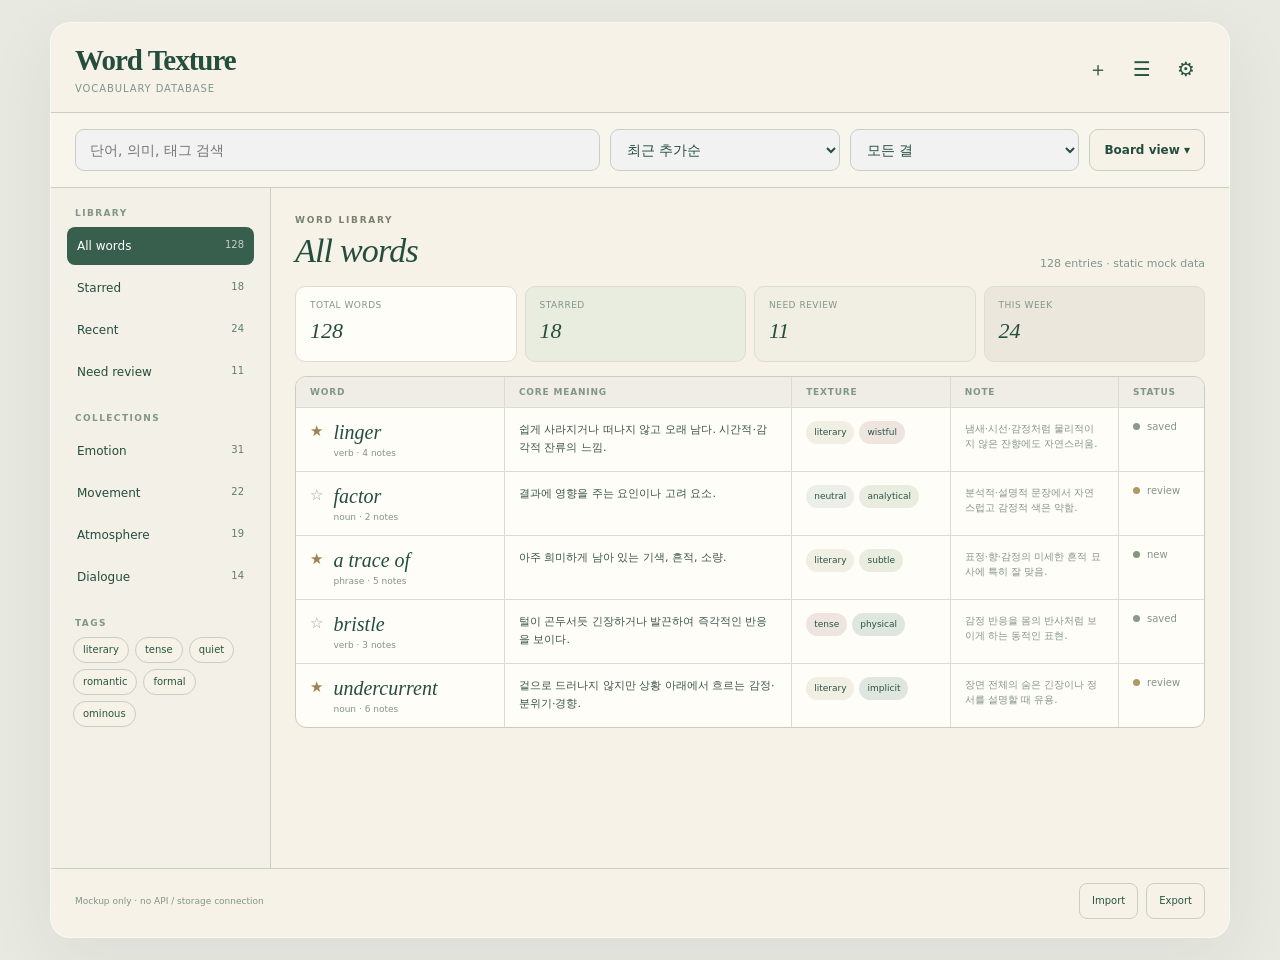
==== word_texture_vocabulary_board_mockup.html @ d98617dd "Add files via upload" ====
<!doctype html>
<html lang="ko">
<head>
  <meta charset="utf-8">
  <meta name="viewport" content="width=device-width, initial-scale=1, viewport-fit=cover">
  <meta name="theme-color" content="#f6f2e8">
  <title>Word Texture — Vocabulary Board Mockup</title>
  <style>
    :root{
      color-scheme:light;
      --paper:#f6f2e8;
      --paper-2:#fffdf7;
      --ink:#244d3e;
      --green:#285542;
      --green-2:#385e4d;
      --muted:#81958a;
      --line:#c7cec4;
      --line-soft:#d9ddd6;
      --soft:#e9eddf;
      --cream:#f1eee3;
      --rose:#efe5df;
      --gold:#ede7cf;
      --serif:Georgia,'Times New Roman',serif;
      --sans:Inter,'Segoe UI','Malgun Gothic',system-ui,sans-serif;
      font-family:var(--sans);
      font-size:14px;
      color:var(--ink);
      background:#e8e9e1;
    }
    *{box-sizing:border-box}
    [hidden]{display:none!important}
    body{margin:0;min-height:100vh;background:#e8e9e1;padding:22px 14px}
    button,input,select{font:inherit}
    button{cursor:pointer;color:inherit}
    button:focus-visible,input:focus-visible,select:focus-visible{outline:2px solid #7b985e;outline-offset:2px}

    .app{
      max-width:1180px;
      margin:0 auto;
      background:var(--paper);
      border:1px solid #ffffff88;
      border-radius:20px;
      box-shadow:0 18px 70px #263d3612;
      overflow:hidden;
      min-height:760px;
    }

    header{
      display:flex;
      align-items:center;
      justify-content:space-between;
      gap:16px;
      padding:22px 24px 18px;
      border-bottom:1px solid var(--line);
    }
    .brand strong{
      display:block;
      font:bold 29px/1.1 var(--serif);
      letter-spacing:-1px;
    }
    .brand small{
      display:block;
      margin-top:6px;
      font-size:10px;
      color:var(--muted);
      letter-spacing:.9px;
    }
    .header-actions{display:flex;gap:6px;align-items:center}
    .icon{
      width:38px;height:38px;border:0;border-radius:8px;
      background:transparent;color:var(--green);font-size:20px;
    }
    .icon:hover{background:#2855420b}

    .toolbar{
      display:grid;
      grid-template-columns:minmax(240px,1.6fr) minmax(150px,.7fr) minmax(150px,.7fr) auto;
      gap:10px;padding:16px 24px;border-bottom:1px solid var(--line);
      background:#f8f5ec;
    }
    .search,.select,.view-btn{
      min-height:42px;border:1px solid var(--line);border-radius:9px;
      background:#f2f2f2;color:var(--ink);
    }
    .search{padding:0 14px}
    .select{padding:0 12px}
    .view-btn{padding:0 14px;background:var(--paper);white-space:nowrap;font-size:12px;font-weight:600}

    .content{display:grid;grid-template-columns:220px minmax(0,1fr);min-height:680px}
    aside{border-right:1px solid var(--line);padding:20px 16px;background:#f3f0e7}
    .side-label{margin:0 8px 9px;font-size:9px;font-weight:700;letter-spacing:1.4px;color:var(--muted)}
    .nav{display:grid;gap:4px;margin-bottom:22px}
    .nav button{
      width:100%;text-align:left;border:0;border-radius:8px;background:transparent;
      min-height:38px;padding:8px 10px;font-size:12px;
    }
    .nav button.active{background:var(--green-2);color:#fff}
    .nav button span{float:right;opacity:.7;font-size:10px}
    .tag-cloud{display:flex;flex-wrap:wrap;gap:6px;padding:0 6px}
    .tag{
      display:inline-flex;align-items:center;min-height:26px;border:1px solid var(--line);
      border-radius:999px;padding:4px 9px;background:var(--paper);font-size:10px;color:var(--green);
    }

    .main{min-width:0;padding:22px 24px 30px}
    .section-head{display:flex;align-items:end;justify-content:space-between;gap:16px;margin-bottom:16px}
    .eyebrow{font-size:9px;font-weight:700;letter-spacing:1.7px;color:#78806f}
    h1{font:italic 34px/1.15 var(--serif);margin:5px 0 0;letter-spacing:-.8px}
    .count{font-size:11px;color:var(--muted);white-space:nowrap}

    .summary{display:grid;grid-template-columns:repeat(4,minmax(0,1fr));gap:8px;margin-bottom:14px}
    .summary-card{
      min-height:76px;border:1px solid var(--line-soft);border-radius:10px;
      background:var(--paper-2);padding:13px 14px;
    }
    .summary-card:nth-child(2){background:var(--soft)}
    .summary-card:nth-child(3){background:var(--cream)}
    .summary-card:nth-child(4){background:#ece7dc}
    .summary-card small{display:block;color:var(--muted);font-size:9px;letter-spacing:.5px;margin-bottom:8px}
    .summary-card strong{font:italic 22px var(--serif);font-weight:500}

    .board{border:1px solid var(--line);border-radius:11px;overflow:hidden;background:var(--paper-2)}
    .row{
      display:grid;
      grid-template-columns:minmax(150px,1.05fr) minmax(180px,1.45fr) minmax(130px,.8fr) minmax(130px,.85fr) 86px;
      align-items:stretch;border-top:1px solid var(--line-soft);
    }
    .row:first-child{border-top:0}
    .row.header{background:#efede5;color:var(--muted);font-size:9px;font-weight:700;letter-spacing:.8px}
    .cell{min-width:0;padding:13px 14px;border-left:1px solid var(--line-soft)}
    .cell:first-child{border-left:0}
    .row.header .cell{padding-top:10px;padding-bottom:10px}

    .word{display:flex;gap:10px;align-items:flex-start}
    .star{border:0;background:transparent;padding:0;margin-top:1px;color:#9aa59e;font-size:15px}
    .star.on{color:#9c8450}
    .word-open{
      border:0;background:none;padding:0;text-align:left;
      min-width:0;color:inherit;
    }
    .word-open:hover strong{text-decoration:underline;text-decoration-thickness:1px;text-underline-offset:4px}
    .word-main strong{display:block;font:italic 20px/1.1 var(--serif);font-weight:500;overflow-wrap:anywhere}
    .word-main small{display:block;margin-top:5px;color:var(--muted);font-size:9px}
    .meaning{font-size:11px;line-height:1.65;color:#385449}
    .tone-line{display:flex;flex-wrap:wrap;gap:5px}
    .pill{
      display:inline-flex;align-items:center;min-height:23px;padding:3px 8px;border-radius:999px;
      font-size:9px;background:var(--soft);color:var(--green);
    }
    .pill.lit{background:var(--cream)}
    .pill.emo{background:var(--rose)}
    .pill.neutral{background:#eceee9}
    .pill.dark{background:#dfe6df}
    .note{font-size:10px;line-height:1.55;color:var(--muted)}
    .status{display:flex;align-items:center;gap:7px;font-size:10px;color:var(--muted)}
    .dot{width:7px;height:7px;border-radius:50%;background:#899b8b;flex:0 0 auto}
    .dot.review{background:#af9a63}
    .dot.new{background:#7f9a76}

    .bottom-bar{
      display:flex;justify-content:space-between;gap:12px;align-items:center;
      padding:14px 24px 18px;border-top:1px solid var(--line);color:var(--muted);font-size:9px;
    }
    .bottom-actions{display:flex;gap:8px}
    .bottom-actions button{
      min-height:36px;padding:0 12px;border:1px solid var(--line);
      border-radius:8px;background:transparent;color:var(--green);font-size:10px;
    }

    /* Detail screen */
    .detail-layer{
      position:fixed;inset:0;z-index:20;
      background:#17382b66;backdrop-filter:blur(4px);
      display:grid;place-items:center;padding:18px;
    }
    .detail-panel{
      width:min(720px,100%);
      max-height:92dvh;overflow:auto;
      background:var(--paper);border:1px solid var(--line);
      border-radius:18px;box-shadow:0 24px 80px #17382b36;
    }
    .detail-top{
      position:sticky;top:0;z-index:1;
      display:flex;justify-content:space-between;align-items:flex-start;gap:16px;
      padding:21px 22px 17px;background:var(--paper);
      border-bottom:1px solid var(--line);
    }
    .detail-title h2{
      margin:5px 0 0;
      font:italic 38px/1.05 var(--serif);
      letter-spacing:-.9px;
    }
    .detail-close{
      width:38px;height:38px;border:0;border-radius:8px;background:transparent;
      font-size:30px;font-weight:200;color:#839c8d;
    }
    .detail-body{padding:20px 22px 26px}
    .meta-strip{
      display:flex;flex-wrap:wrap;gap:6px;
      margin-bottom:15px;
    }
    .detail-card{
      background:var(--paper-2);border:1px solid var(--line-soft);
      border-radius:10px;padding:16px 17px;margin-bottom:9px;
    }
    .detail-card.tone{background:var(--soft)}
    .detail-card.fiction{background:var(--cream)}
    .detail-card.literary{background:var(--green);color:#f9f5e9;border-color:var(--green)}
    .detail-card h3{font-size:12px;margin:0 0 9px}
    .detail-card h3 span{
      display:inline-block;width:25px;
      color:#8a917c;font-size:9px;font-weight:400;
    }
    .detail-card.literary h3 span{color:#bbccb3}
    .detail-card p{margin:0;font-size:12px;line-height:1.8;white-space:pre-wrap}
    .alternatives{display:grid;gap:0;margin-top:4px}
    .alt{
      display:grid;grid-template-columns:130px 1fr;gap:14px;
      padding:11px 0;border-top:1px solid var(--line-soft);
    }
    .alt:first-child{border-top:0}
    .alt strong{font:italic 17px var(--serif);font-weight:500}
    .alt p{font-size:11px;line-height:1.65;color:#4d6259}
    .sentence{
      font:italic 15px/1.7 var(--serif);
      border-left:2px solid #b7c5a5;padding-left:12px;margin:0 0 11px;
    }
    .detail-foot{
      display:flex;justify-content:space-between;gap:10px;align-items:center;
      margin-top:17px;color:var(--muted);font-size:9px;
    }
    .detail-actions{display:flex;gap:7px}
    .detail-actions button{
      min-height:36px;border:1px solid var(--line);border-radius:8px;
      background:transparent;color:var(--green);padding:0 12px;font-size:10px;
    }

    @media(max-width:900px){
      body{padding:0}
      .app{border-radius:0;border:0;min-height:100vh}
      .content{grid-template-columns:1fr}
      aside{display:none}
      .toolbar{grid-template-columns:1fr 1fr}
      .toolbar .search{grid-column:1/-1}
      .row{grid-template-columns:minmax(130px,1fr) minmax(170px,1.3fr) minmax(110px,.8fr) 74px}
      .row .cell:nth-child(4){display:none}
      .summary{grid-template-columns:repeat(2,1fr)}
    }
    @media(max-width:640px){
      header{padding:19px 16px 15px}
      .brand strong{font-size:24px}
      .toolbar{padding:12px 16px;grid-template-columns:1fr 1fr}
      .view-btn{grid-column:1/-1}
      .main{padding:18px 14px 26px}
      .section-head{align-items:flex-start}
      h1{font-size:29px}
      .summary{grid-template-columns:1fr 1fr}
      .summary-card{min-height:68px;padding:11px 12px}
      .board{overflow-x:auto}
      .row{min-width:760px}
      .bottom-bar{padding:12px 16px 16px;align-items:flex-start;flex-direction:column}
      .detail-layer{padding:0;align-items:end}
      .detail-panel{
        max-height:94dvh;border-radius:18px 18px 0 0;border-bottom:0;
      }
      .detail-title h2{font-size:34px}
      .detail-top{padding:18px 18px 14px}
      .detail-body{padding:16px 18px 24px}
      .alt{grid-template-columns:100px 1fr;gap:10px}
      .detail-foot{align-items:flex-start;flex-direction:column}
    }
  </style>
</head>
<body>
  <section class="app">
    <header>
      <div class="brand">
        <strong>Word Texture</strong>
        <small>VOCABULARY DATABASE</small>
      </div>
      <div class="header-actions">
        <button class="icon" aria-label="새 항목">＋</button>
        <button class="icon" aria-label="메뉴">☰</button>
        <button class="icon" aria-label="설정">⚙</button>
      </div>
    </header>

    <section class="toolbar" aria-label="단어장 도구">
      <input class="search" placeholder="단어, 의미, 태그 검색">
      <select class="select" aria-label="정렬">
        <option>최근 추가순</option>
        <option>알파벳순</option>
        <option>자주 본 순</option>
      </select>
      <select class="select" aria-label="필터">
        <option>모든 결</option>
        <option>literary</option>
        <option>colloquial</option>
        <option>dramatic</option>
      </select>
      <button class="view-btn">Board view ▾</button>
    </section>

    <div class="content">
      <aside>
        <p class="side-label">LIBRARY</p>
        <nav class="nav">
          <button class="active">All words <span>128</span></button>
          <button>Starred <span>18</span></button>
          <button>Recent <span>24</span></button>
          <button>Need review <span>11</span></button>
        </nav>

        <p class="side-label">COLLECTIONS</p>
        <nav class="nav">
          <button>Emotion <span>31</span></button>
          <button>Movement <span>22</span></button>
          <button>Atmosphere <span>19</span></button>
          <button>Dialogue <span>14</span></button>
        </nav>

        <p class="side-label">TAGS</p>
        <div class="tag-cloud">
          <span class="tag">literary</span>
          <span class="tag">tense</span>
          <span class="tag">quiet</span>
          <span class="tag">romantic</span>
          <span class="tag">formal</span>
          <span class="tag">ominous</span>
        </div>
      </aside>

      <main class="main">
        <div class="section-head">
          <div>
            <span class="eyebrow">WORD LIBRARY</span>
            <h1>All words</h1>
          </div>
          <span class="count">128 entries · static mock data</span>
        </div>

        <section class="summary">
          <div class="summary-card"><small>TOTAL WORDS</small><strong>128</strong></div>
          <div class="summary-card"><small>STARRED</small><strong>18</strong></div>
          <div class="summary-card"><small>NEED REVIEW</small><strong>11</strong></div>
          <div class="summary-card"><small>THIS WEEK</small><strong>24</strong></div>
        </section>

        <section class="board">
          <div class="row header">
            <div class="cell">WORD</div>
            <div class="cell">CORE MEANING</div>
            <div class="cell">TEXTURE</div>
            <div class="cell">NOTE</div>
            <div class="cell">STATUS</div>
          </div>

          <div class="row">
            <div class="cell">
              <div class="word">
                <button class="star on" aria-label="즐겨찾기">★</button>
                <button class="word-open" data-word="linger">
                  <span class="word-main"><strong>linger</strong><small>verb · 4 notes</small></span>
                </button>
              </div>
            </div>
            <div class="cell meaning">쉽게 사라지거나 떠나지 않고 오래 남다. 시간적·감각적 잔류의 느낌.</div>
            <div class="cell"><div class="tone-line"><span class="pill lit">literary</span><span class="pill emo">wistful</span></div></div>
            <div class="cell note">냄새·시선·감정처럼 물리적이지 않은 잔향에도 자연스러움.</div>
            <div class="cell"><div class="status"><span class="dot"></span>saved</div></div>
          </div>

          <div class="row">
            <div class="cell">
              <div class="word">
                <button class="star" aria-label="즐겨찾기">☆</button>
                <button class="word-open" data-word="factor">
                  <span class="word-main"><strong>factor</strong><small>noun · 2 notes</small></span>
                </button>
              </div>
            </div>
            <div class="cell meaning">결과에 영향을 주는 요인이나 고려 요소.</div>
            <div class="cell"><div class="tone-line"><span class="pill neutral">neutral</span><span class="pill">analytical</span></div></div>
            <div class="cell note">분석적·설명적 문장에서 자연스럽고 감정적 색은 약함.</div>
            <div class="cell"><div class="status"><span class="dot review"></span>review</div></div>
          </div>

          <div class="row">
            <div class="cell">
              <div class="word">
                <button class="star on" aria-label="즐겨찾기">★</button>
                <button class="word-open" data-word="trace">
                  <span class="word-main"><strong>a trace of</strong><small>phrase · 5 notes</small></span>
                </button>
              </div>
            </div>
            <div class="cell meaning">아주 희미하게 남아 있는 기색, 흔적, 소량.</div>
            <div class="cell"><div class="tone-line"><span class="pill lit">literary</span><span class="pill">subtle</span></div></div>
            <div class="cell note">표정·향·감정의 미세한 흔적 묘사에 특히 잘 맞음.</div>
            <div class="cell"><div class="status"><span class="dot new"></span>new</div></div>
          </div>

          <div class="row">
            <div class="cell">
              <div class="word">
                <button class="star" aria-label="즐겨찾기">☆</button>
                <button class="word-open" data-word="bristle">
                  <span class="word-main"><strong>bristle</strong><small>verb · 3 notes</small></span>
                </button>
              </div>
            </div>
            <div class="cell meaning">털이 곤두서듯 긴장하거나 발끈하여 즉각적인 반응을 보이다.</div>
            <div class="cell"><div class="tone-line"><span class="pill emo">tense</span><span class="pill dark">physical</span></div></div>
            <div class="cell note">감정 반응을 몸의 반사처럼 보이게 하는 동적인 표현.</div>
            <div class="cell"><div class="status"><span class="dot"></span>saved</div></div>
          </div>

          <div class="row">
            <div class="cell">
              <div class="word">
                <button class="star on" aria-label="즐겨찾기">★</button>
                <button class="word-open" data-word="undercurrent">
                  <span class="word-main"><strong>undercurrent</strong><small>noun · 6 notes</small></span>
                </button>
              </div>
            </div>
            <div class="cell meaning">겉으로 드러나지 않지만 상황 아래에서 흐르는 감정·분위기·경향.</div>
            <div class="cell"><div class="tone-line"><span class="pill lit">literary</span><span class="pill dark">implicit</span></div></div>
            <div class="cell note">장면 전체의 숨은 긴장이나 정서를 설명할 때 유용.</div>
            <div class="cell"><div class="status"><span class="dot review"></span>review</div></div>
          </div>
        </section>
      </main>
    </div>

    <div class="bottom-bar">
      <span>Mockup only · no API / storage connection</span>
      <div class="bottom-actions">
        <button>Import</button>
        <button>Export</button>
      </div>
    </div>
  </section>

  <section class="detail-layer" id="detail-layer" hidden aria-modal="true" role="dialog">
    <article class="detail-panel">
      <div class="detail-top">
        <div class="detail-title">
          <span class="eyebrow">TEXTURE NOTES</span>
          <h2 id="detail-word">linger</h2>
        </div>
        <button class="detail-close" id="detail-close" aria-label="닫기">×</button>
      </div>

      <div class="detail-body">
        <div class="meta-strip" id="detail-tags"></div>

        <article class="detail-card">
          <h3><span>01</span> Core meaning</h3>
          <p id="detail-core"></p>
        </article>

        <article class="detail-card tone">
          <h3><span>02</span> Tone / Register</h3>
          <p id="detail-tone"></p>
        </article>

        <article class="detail-card fiction">
          <h3><span>03</span> Fiction feel</h3>
          <p id="detail-fiction"></p>
        </article>

        <article class="detail-card">
          <h3><span>04</span> Nearby alternatives</h3>
          <div class="alternatives" id="detail-alts"></div>
        </article>

        <article class="detail-card">
          <h3><span>05</span> In this sentence</h3>
          <p class="sentence" id="detail-sentence"></p>
          <p id="detail-context"></p>
        </article>

        <article class="detail-card literary">
          <h3><span>06</span> More literary rewrite</h3>
          <p id="detail-literary"></p>
        </article>

        <div class="detail-foot">
          <span>Static sample entry · click another word in the board to swap data.</span>
          <div class="detail-actions">
            <button>☆ Star</button>
            <button>Edit note</button>
          </div>
        </div>
      </div>
    </article>
  </section>

  <script>
    const entries = {
      linger: {
        word: "linger",
        tags: ["literary", "wistful", "atmosphere"],
        core: "쉽게 사라지거나 떠나지 않고 오래 남다. 단순히 'stay'보다, 원래는 끝났어야 할 것이 감각이나 시간 속에 잔류하는 인상이 강합니다.",
        tone: "Neutral to literary. 조용하고 여운 있는 문맥에서 특히 자연스럽고, 감정·향·시선·침묵처럼 비물질적인 대상과도 잘 결합합니다.",
        fiction: "장면이 끝난 뒤에도 감정이나 감각이 남아 있는 듯한 잔향을 만듭니다. 서정적, 회상적, 약간 쓸쓸한 장면에서 효과적입니다.",
        sentence: "The smell of rain lingered in the corridor.",
        context: "비 냄새가 단순히 '있었다'기보다, 비가 지나간 뒤에도 복도에 아직 남아 있는 감각을 강조합니다.",
        literary: "The rain had gone, but its cool mineral scent still lingered along the corridor.",
        alts: [
          ["remain", "더 중립적이고 사실적. 단순히 남아 있다는 상태에 초점."],
          ["hang in the air", "공기 중에 감각이나 분위기가 떠 있는 느낌. 냄새·긴장과 잘 맞음."],
          ["persist", "지속성이 더 강하고 분석적·격식 있는 느낌."],
          ["hover", "물리적으로 떠 있는 듯한 이미지가 강해 더 시각적이고 문학적."]
        ]
      },
      factor: {
        word: "factor",
        tags: ["neutral", "analytical", "expository"],
        core: "결과나 판단에 영향을 미치는 요인, 요소. 전체 중 하나의 원인 또는 고려 조건을 가리킵니다.",
        tone: "Neutral, analytical, somewhat detached. 감정을 싣기보다는 구조적으로 원인을 설명할 때 자연스럽습니다.",
        fiction: "서사문 자체보다는 설명, 분석, 내적 정리, 전략적 사고에서 더 잘 어울립니다.",
        sentence: "Fear was only one factor in his decision.",
        context: "그의 결정이 공포 하나로만 설명되지 않으며, 여러 요인 중 하나였다는 식으로 거리를 두는 표현입니다.",
        literary: "Fear mattered, but it was only one weight among several pressing on the decision.",
        alts: [
          ["element", "전체를 구성하는 한 요소라는 느낌. 인과보다 구성에 초점."],
          ["influence", "영향 자체에 초점. 요인보다 더 직접적인 힘처럼 들릴 수 있음."],
          ["force", "훨씬 능동적이고 강한 압력. 중립적 분석에는 과할 수 있음."],
          ["consideration", "판단 과정에서 고려한 사항이라는 의미가 강함."]
        ]
      },
      trace: {
        word: "a trace of",
        tags: ["literary", "subtle", "sensory"],
        core: "아주 적은 양이나 희미한 흔적, 거의 사라졌지만 감지 가능한 기색.",
        tone: "Subtle and often literary. 강한 감정보다는 미세한 변화나 감각을 포착할 때 적합합니다.",
        fiction: "표정, 목소리, 향, 감정처럼 아주 작은 징후를 확대해 보여주는 효과가 있습니다.",
        sentence: "There was a trace of amusement in her voice.",
        context: "대놓고 웃거나 즐거워한 것이 아니라, 목소리 속에 아주 미세하게 흥미나 웃음기가 묻어났다는 뜻입니다.",
        literary: "A faint trace of amusement threaded through her otherwise even voice.",
        alts: [
          ["hint of", "조금 더 일상적이고 가벼운 '기미'."],
          ["flicker of", "순간적으로 스치는 표정이나 감정에 적합."],
          ["touch of", "부드럽고 덜 희미함. 약간의 성질이 섞인 느낌."],
          ["shadow of", "어둡거나 사라져가는 감정의 잔재를 묘사할 때 문학적."]
        ]
      },
      bristle: {
        word: "bristle",
        tags: ["tense", "physical", "reactive"],
        core: "털이 곤두서는 모습에서 확장되어, 공격적이거나 방어적으로 즉각 긴장하다.",
        tone: "Vivid and physical. 단순히 'get angry'보다 몸이 먼저 반응하는 느낌이 강합니다.",
        fiction: "대사의 공격성이나 위협에 캐릭터가 순간적으로 굳고 날을 세우는 장면에 잘 맞습니다.",
        sentence: "He bristled at the accusation.",
        context: "비난을 듣고 단순히 기분이 상한 것이 아니라, 즉각 방어적·공격적으로 반응했다는 뜻입니다.",
        literary: "He bristled at the accusation, every line of him tightening before he answered.",
        alts: [
          ["stiffen", "몸이 굳는 반응. 공격성은 상대적으로 약함."],
          ["flare up", "감정이 확 치솟는 느낌. 더 노골적으로 화가 남."],
          ["snap", "말이나 행동으로 날카롭게 반응한 결과까지 포함."],
          ["take offense", "불쾌하게 받아들였다는 의미 중심. 신체성은 적음."]
        ]
      },
      undercurrent: {
        word: "undercurrent",
        tags: ["literary", "implicit", "atmosphere"],
        core: "표면 아래에 지속적으로 흐르는 감정, 분위기, 생각 또는 경향.",
        tone: "Literary to analytical. 직접 드러나지 않는 분위기나 긴장을 말할 때 자연스럽습니다.",
        fiction: "겉으로는 평온한 장면 속에 숨은 적대감, 욕망, 불안 같은 정서를 깔아두는 표현입니다.",
        sentence: "An undercurrent of hostility ran through the conversation.",
        context: "대화 표면은 평범했더라도, 그 아래에 지속적인 적대감이 깔려 있었다는 의미입니다.",
        literary: "Beneath the careful civility, an undercurrent of hostility moved from one clipped sentence to the next.",
        alts: [
          ["undertone", "말투나 표현에 은근히 배어 있는 뉘앙스에 더 가까움."],
          ["tension", "숨은 정도보다 긴장 자체를 직접 지칭."],
          ["subtext", "말해지지 않은 의미나 의도라는 서사·대화 분석적 느낌."],
          ["current", "흐름 자체를 강조하며 반드시 숨겨져 있다는 의미는 약함."]
        ]
      }
    };

    const layer = document.getElementById("detail-layer");
    const closeBtn = document.getElementById("detail-close");

    function openEntry(key){
      const e = entries[key];
      if(!e) return;
      document.getElementById("detail-word").textContent = e.word;
      document.getElementById("detail-core").textContent = e.core;
      document.getElementById("detail-tone").textContent = e.tone;
      document.getElementById("detail-fiction").textContent = e.fiction;
      document.getElementById("detail-sentence").textContent = e.sentence;
      document.getElementById("detail-context").textContent = e.context;
      document.getElementById("detail-literary").textContent = e.literary;

      const tags = document.getElementById("detail-tags");
      tags.innerHTML = e.tags.map(t => `<span class="pill">${t}</span>`).join("");

      const alts = document.getElementById("detail-alts");
      alts.innerHTML = e.alts.map(([w,n]) =>
        `<div class="alt"><strong>${w}</strong><p>${n}</p></div>`
      ).join("");

      layer.hidden = false;
      document.body.style.overflow = "hidden";
    }

    function closeEntry(){
      layer.hidden = true;
      document.body.style.overflow = "";
    }

    document.querySelectorAll(".word-open").forEach(btn => {
      btn.addEventListener("click", () => openEntry(btn.dataset.word));
    });

    closeBtn.addEventListener("click", closeEntry);
    layer.addEventListener("click", e => {
      if(e.target === layer) closeEntry();
    });
    document.addEventListener("keydown", e => {
      if(e.key === "Escape" && !layer.hidden) closeEntry();
    });

    document.querySelectorAll(".star").forEach(btn => {
      btn.addEventListener("click", () => {
        const on = btn.classList.toggle("on");
        btn.textContent = on ? "★" : "☆";
      });
    });
  </script>
</body>
</html>
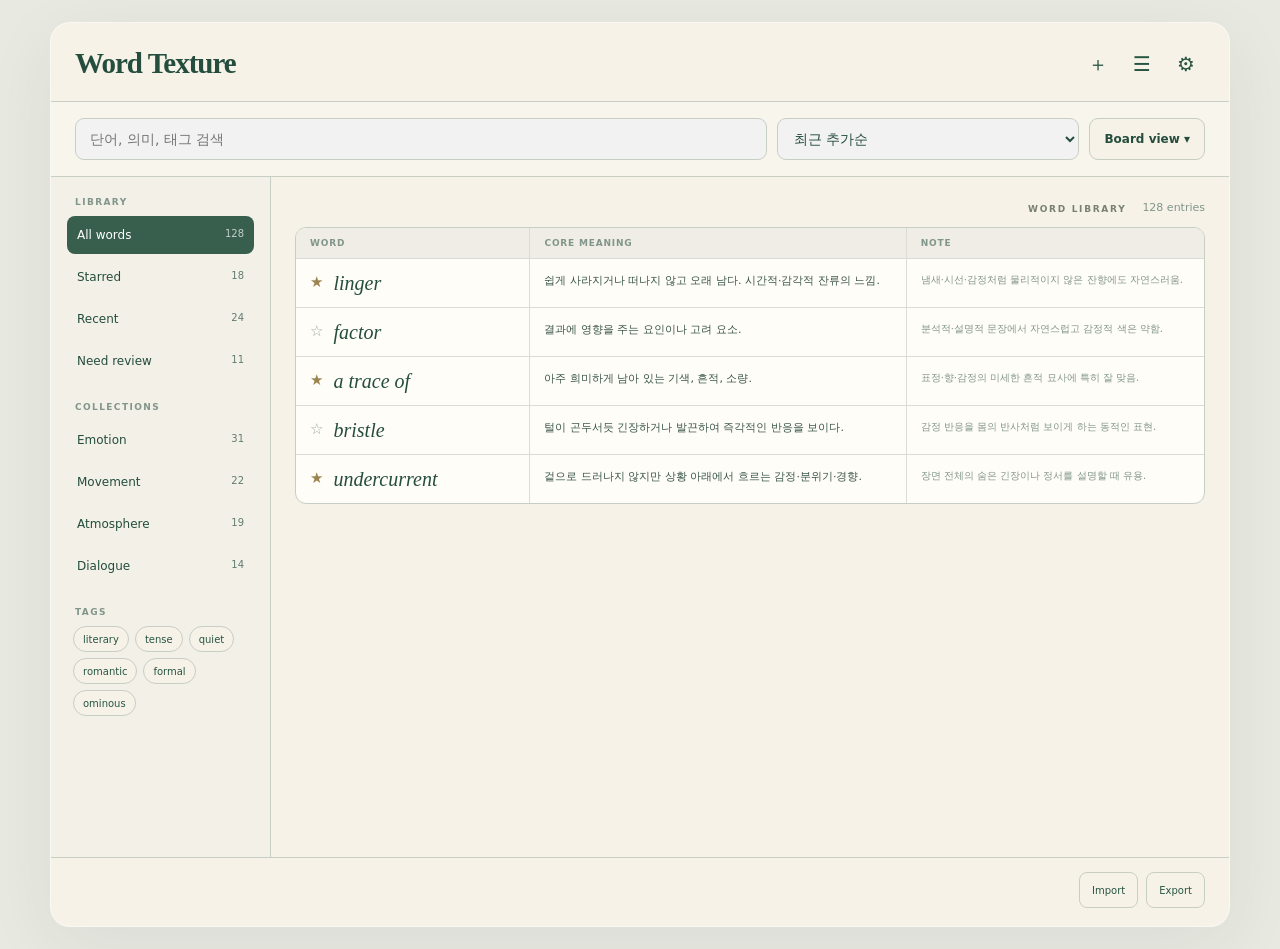
==== commit 42f7f9c9: "Simplify vocabulary database mockup" ====
--- a/word_texture_vocabulary_board_mockup.html
+++ b/word_texture_vocabulary_board_mockup.html
@@ -74,7 +74,7 @@
 
     .toolbar{
       display:grid;
-      grid-template-columns:minmax(240px,1.6fr) minmax(150px,.7fr) minmax(150px,.7fr) auto;
+      grid-template-columns:minmax(240px,1.6fr) minmax(150px,.7fr) auto;
       gap:10px;padding:16px 24px;border-bottom:1px solid var(--line);
       background:#f8f5ec;
     }
@@ -103,7 +103,7 @@
     }
 
     .main{min-width:0;padding:22px 24px 30px}
-    .section-head{display:flex;align-items:end;justify-content:space-between;gap:16px;margin-bottom:16px}
+    .section-head{display:flex;align-items:center;justify-content:flex-end;gap:16px;margin-bottom:12px}
     .eyebrow{font-size:9px;font-weight:700;letter-spacing:1.7px;color:#78806f}
     h1{font:italic 34px/1.15 var(--serif);margin:5px 0 0;letter-spacing:-.8px}
     .count{font-size:11px;color:var(--muted);white-space:nowrap}
@@ -122,7 +122,7 @@
     .board{border:1px solid var(--line);border-radius:11px;overflow:hidden;background:var(--paper-2)}
     .row{
       display:grid;
-      grid-template-columns:minmax(150px,1.05fr) minmax(180px,1.45fr) minmax(130px,.8fr) minmax(130px,.85fr) 86px;
+      grid-template-columns:minmax(170px,.9fr) minmax(240px,1.45fr) minmax(220px,1.15fr);
       align-items:stretch;border-top:1px solid var(--line-soft);
     }
     .row:first-child{border-top:0}
@@ -158,7 +158,7 @@
     .dot.new{background:#7f9a76}
 
     .bottom-bar{
-      display:flex;justify-content:space-between;gap:12px;align-items:center;
+      display:flex;justify-content:flex-end;gap:12px;align-items:center;
       padding:14px 24px 18px;border-top:1px solid var(--line);color:var(--muted);font-size:9px;
     }
     .bottom-actions{display:flex;gap:8px}
@@ -242,8 +242,7 @@
       aside{display:none}
       .toolbar{grid-template-columns:1fr 1fr}
       .toolbar .search{grid-column:1/-1}
-      .row{grid-template-columns:minmax(130px,1fr) minmax(170px,1.3fr) minmax(110px,.8fr) 74px}
-      .row .cell:nth-child(4){display:none}
+      .row{grid-template-columns:minmax(150px,.9fr) minmax(220px,1.4fr) minmax(190px,1.1fr)}
       .summary{grid-template-columns:repeat(2,1fr)}
     }
     @media(max-width:640px){
@@ -257,7 +256,7 @@
       .summary{grid-template-columns:1fr 1fr}
       .summary-card{min-height:68px;padding:11px 12px}
       .board{overflow-x:auto}
-      .row{min-width:760px}
+      .row{min-width:620px}
       .bottom-bar{padding:12px 16px 16px;align-items:flex-start;flex-direction:column}
       .detail-layer{padding:0;align-items:end}
       .detail-panel{
@@ -276,7 +275,6 @@
     <header>
       <div class="brand">
         <strong>Word Texture</strong>
-        <small>VOCABULARY DATABASE</small>
       </div>
       <div class="header-actions">
         <button class="icon" aria-label="새 항목">＋</button>
@@ -291,12 +289,6 @@
         <option>최근 추가순</option>
         <option>알파벳순</option>
         <option>자주 본 순</option>
-      </select>
-      <select class="select" aria-label="필터">
-        <option>모든 결</option>
-        <option>literary</option>
-        <option>colloquial</option>
-        <option>dramatic</option>
       </select>
       <button class="view-btn">Board view ▾</button>
     </section>
@@ -334,25 +326,14 @@
         <div class="section-head">
           <div>
             <span class="eyebrow">WORD LIBRARY</span>
-            <h1>All words</h1>
-          </div>
-          <span class="count">128 entries · static mock data</span>
+          </div>
+          <span class="count">128 entries</span>
         </div>
-
-        <section class="summary">
-          <div class="summary-card"><small>TOTAL WORDS</small><strong>128</strong></div>
-          <div class="summary-card"><small>STARRED</small><strong>18</strong></div>
-          <div class="summary-card"><small>NEED REVIEW</small><strong>11</strong></div>
-          <div class="summary-card"><small>THIS WEEK</small><strong>24</strong></div>
-        </section>
-
-        <section class="board">
+<section class="board">
           <div class="row header">
             <div class="cell">WORD</div>
             <div class="cell">CORE MEANING</div>
-            <div class="cell">TEXTURE</div>
             <div class="cell">NOTE</div>
-            <div class="cell">STATUS</div>
           </div>
 
           <div class="row">
@@ -360,14 +341,12 @@
               <div class="word">
                 <button class="star on" aria-label="즐겨찾기">★</button>
                 <button class="word-open" data-word="linger">
-                  <span class="word-main"><strong>linger</strong><small>verb · 4 notes</small></span>
+                  <span class="word-main"><strong>linger</strong></span>
                 </button>
               </div>
             </div>
             <div class="cell meaning">쉽게 사라지거나 떠나지 않고 오래 남다. 시간적·감각적 잔류의 느낌.</div>
-            <div class="cell"><div class="tone-line"><span class="pill lit">literary</span><span class="pill emo">wistful</span></div></div>
             <div class="cell note">냄새·시선·감정처럼 물리적이지 않은 잔향에도 자연스러움.</div>
-            <div class="cell"><div class="status"><span class="dot"></span>saved</div></div>
           </div>
 
           <div class="row">
@@ -375,14 +354,12 @@
               <div class="word">
                 <button class="star" aria-label="즐겨찾기">☆</button>
                 <button class="word-open" data-word="factor">
-                  <span class="word-main"><strong>factor</strong><small>noun · 2 notes</small></span>
+                  <span class="word-main"><strong>factor</strong></span>
                 </button>
               </div>
             </div>
             <div class="cell meaning">결과에 영향을 주는 요인이나 고려 요소.</div>
-            <div class="cell"><div class="tone-line"><span class="pill neutral">neutral</span><span class="pill">analytical</span></div></div>
             <div class="cell note">분석적·설명적 문장에서 자연스럽고 감정적 색은 약함.</div>
-            <div class="cell"><div class="status"><span class="dot review"></span>review</div></div>
           </div>
 
           <div class="row">
@@ -390,14 +367,12 @@
               <div class="word">
                 <button class="star on" aria-label="즐겨찾기">★</button>
                 <button class="word-open" data-word="trace">
-                  <span class="word-main"><strong>a trace of</strong><small>phrase · 5 notes</small></span>
+                  <span class="word-main"><strong>a trace of</strong></span>
                 </button>
               </div>
             </div>
             <div class="cell meaning">아주 희미하게 남아 있는 기색, 흔적, 소량.</div>
-            <div class="cell"><div class="tone-line"><span class="pill lit">literary</span><span class="pill">subtle</span></div></div>
             <div class="cell note">표정·향·감정의 미세한 흔적 묘사에 특히 잘 맞음.</div>
-            <div class="cell"><div class="status"><span class="dot new"></span>new</div></div>
           </div>
 
           <div class="row">
@@ -405,14 +380,12 @@
               <div class="word">
                 <button class="star" aria-label="즐겨찾기">☆</button>
                 <button class="word-open" data-word="bristle">
-                  <span class="word-main"><strong>bristle</strong><small>verb · 3 notes</small></span>
+                  <span class="word-main"><strong>bristle</strong></span>
                 </button>
               </div>
             </div>
             <div class="cell meaning">털이 곤두서듯 긴장하거나 발끈하여 즉각적인 반응을 보이다.</div>
-            <div class="cell"><div class="tone-line"><span class="pill emo">tense</span><span class="pill dark">physical</span></div></div>
             <div class="cell note">감정 반응을 몸의 반사처럼 보이게 하는 동적인 표현.</div>
-            <div class="cell"><div class="status"><span class="dot"></span>saved</div></div>
           </div>
 
           <div class="row">
@@ -420,21 +393,18 @@
               <div class="word">
                 <button class="star on" aria-label="즐겨찾기">★</button>
                 <button class="word-open" data-word="undercurrent">
-                  <span class="word-main"><strong>undercurrent</strong><small>noun · 6 notes</small></span>
+                  <span class="word-main"><strong>undercurrent</strong></span>
                 </button>
               </div>
             </div>
             <div class="cell meaning">겉으로 드러나지 않지만 상황 아래에서 흐르는 감정·분위기·경향.</div>
-            <div class="cell"><div class="tone-line"><span class="pill lit">literary</span><span class="pill dark">implicit</span></div></div>
             <div class="cell note">장면 전체의 숨은 긴장이나 정서를 설명할 때 유용.</div>
-            <div class="cell"><div class="status"><span class="dot review"></span>review</div></div>
           </div>
         </section>
       </main>
     </div>
 
     <div class="bottom-bar">
-      <span>Mockup only · no API / storage connection</span>
       <div class="bottom-actions">
         <button>Import</button>
         <button>Export</button>
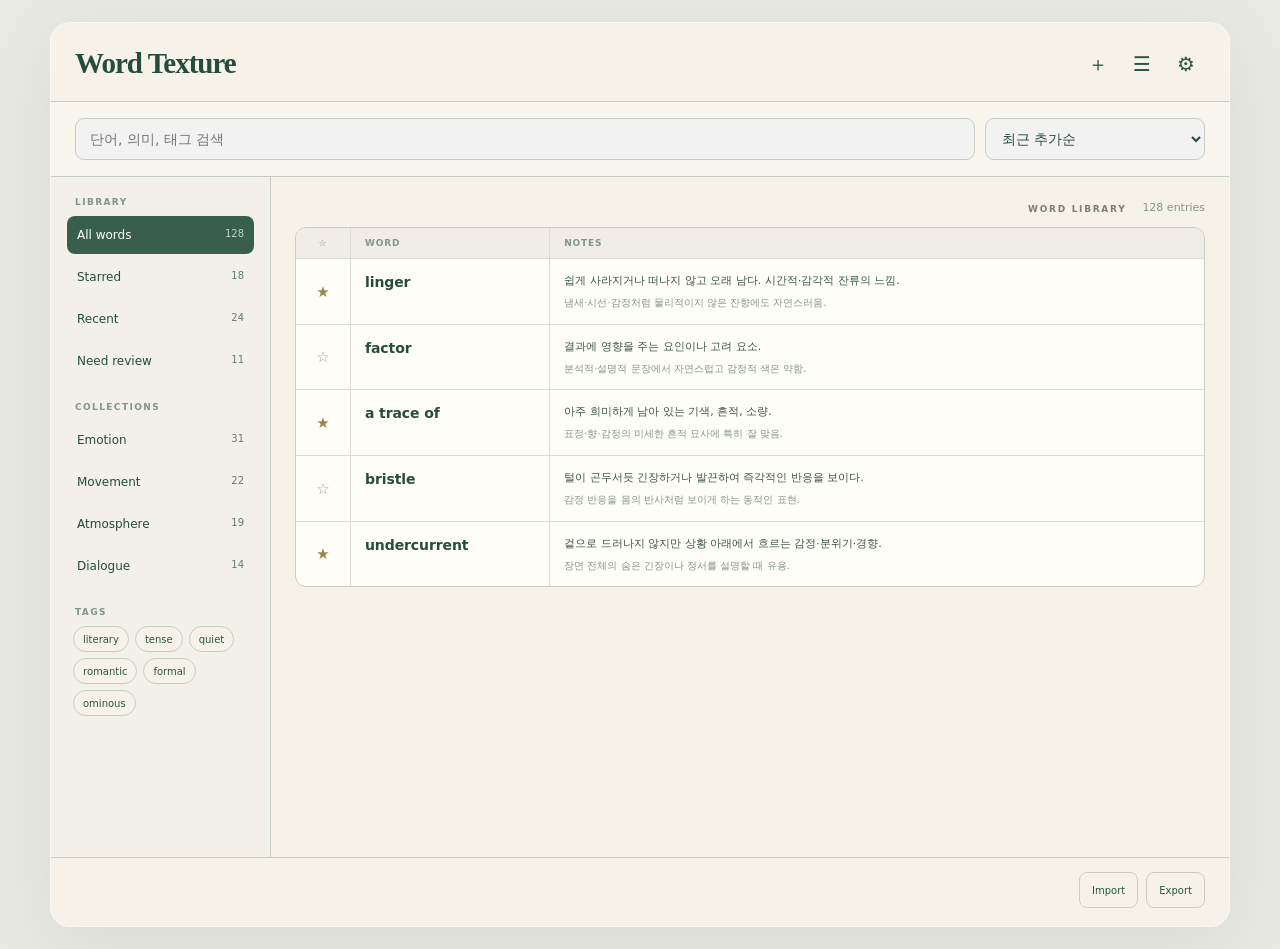
==== commit 1fd69a0e: "Simplify vocabulary board columns and typography" ====
--- a/word_texture_vocabulary_board_mockup.html
+++ b/word_texture_vocabulary_board_mockup.html
@@ -74,17 +74,17 @@
 
     .toolbar{
       display:grid;
-      grid-template-columns:minmax(240px,1.6fr) minmax(150px,.7fr) auto;
+      grid-template-columns:minmax(240px,1fr) minmax(150px,220px);
       gap:10px;padding:16px 24px;border-bottom:1px solid var(--line);
       background:#f8f5ec;
     }
-    .search,.select,.view-btn{
+    .search,.select{
       min-height:42px;border:1px solid var(--line);border-radius:9px;
       background:#f2f2f2;color:var(--ink);
     }
     .search{padding:0 14px}
     .select{padding:0 12px}
-    .view-btn{padding:0 14px;background:var(--paper);white-space:nowrap;font-size:12px;font-weight:600}
+    
 
     .content{display:grid;grid-template-columns:220px minmax(0,1fr);min-height:680px}
     aside{border-right:1px solid var(--line);padding:20px 16px;background:#f3f0e7}
@@ -122,7 +122,7 @@
     .board{border:1px solid var(--line);border-radius:11px;overflow:hidden;background:var(--paper-2)}
     .row{
       display:grid;
-      grid-template-columns:minmax(170px,.9fr) minmax(240px,1.45fr) minmax(220px,1.15fr);
+      grid-template-columns:54px minmax(150px,.7fr) minmax(320px,2.3fr);
       align-items:stretch;border-top:1px solid var(--line-soft);
     }
     .row:first-child{border-top:0}
@@ -131,7 +131,7 @@
     .cell:first-child{border-left:0}
     .row.header .cell{padding-top:10px;padding-bottom:10px}
 
-    .word{display:flex;gap:10px;align-items:flex-start}
+    .word{display:flex;align-items:flex-start}.star-cell{display:grid;place-items:center;padding-left:8px!important;padding-right:8px!important}.notes-cell{display:grid;gap:5px}.notes-cell .meaning{font-size:11px;line-height:1.65;color:#385449}.notes-cell .note{font-size:10px;line-height:1.55;color:var(--muted)}
     .star{border:0;background:transparent;padding:0;margin-top:1px;color:#9aa59e;font-size:15px}
     .star.on{color:#9c8450}
     .word-open{
@@ -139,7 +139,7 @@
       min-width:0;color:inherit;
     }
     .word-open:hover strong{text-decoration:underline;text-decoration-thickness:1px;text-underline-offset:4px}
-    .word-main strong{display:block;font:italic 20px/1.1 var(--serif);font-weight:500;overflow-wrap:anywhere}
+    .word-main strong{display:block;font:600 14px/1.45 var(--sans);letter-spacing:-.1px;overflow-wrap:anywhere}
     .word-main small{display:block;margin-top:5px;color:var(--muted);font-size:9px}
     .meaning{font-size:11px;line-height:1.65;color:#385449}
     .tone-line{display:flex;flex-wrap:wrap;gap:5px}
@@ -240,23 +240,23 @@
       .app{border-radius:0;border:0;min-height:100vh}
       .content{grid-template-columns:1fr}
       aside{display:none}
-      .toolbar{grid-template-columns:1fr 1fr}
+      .toolbar{grid-template-columns:1fr 180px}
       .toolbar .search{grid-column:1/-1}
-      .row{grid-template-columns:minmax(150px,.9fr) minmax(220px,1.4fr) minmax(190px,1.1fr)}
+      .row{grid-template-columns:50px minmax(140px,.7fr) minmax(280px,2.1fr)}
       .summary{grid-template-columns:repeat(2,1fr)}
     }
     @media(max-width:640px){
       header{padding:19px 16px 15px}
       .brand strong{font-size:24px}
       .toolbar{padding:12px 16px;grid-template-columns:1fr 1fr}
-      .view-btn{grid-column:1/-1}
+      
       .main{padding:18px 14px 26px}
       .section-head{align-items:flex-start}
       h1{font-size:29px}
       .summary{grid-template-columns:1fr 1fr}
       .summary-card{min-height:68px;padding:11px 12px}
       .board{overflow-x:auto}
-      .row{min-width:620px}
+      .row{min-width:560px}
       .bottom-bar{padding:12px 16px 16px;align-items:flex-start;flex-direction:column}
       .detail-layer{padding:0;align-items:end}
       .detail-panel{
@@ -290,7 +290,6 @@
         <option>알파벳순</option>
         <option>자주 본 순</option>
       </select>
-      <button class="view-btn">Board view ▾</button>
     </section>
 
     <div class="content">
@@ -331,74 +330,94 @@
         </div>
 <section class="board">
           <div class="row header">
+            <div class="cell star-cell">☆</div>
             <div class="cell">WORD</div>
-            <div class="cell">CORE MEANING</div>
-            <div class="cell">NOTE</div>
+            <div class="cell">NOTES</div>
           </div>
 
           <div class="row">
+            <div class="cell star-cell">
+              <button class="star on" aria-label="즐겨찾기">★</button>
+            </div>
             <div class="cell">
               <div class="word">
-                <button class="star on" aria-label="즐겨찾기">★</button>
                 <button class="word-open" data-word="linger">
                   <span class="word-main"><strong>linger</strong></span>
                 </button>
               </div>
             </div>
-            <div class="cell meaning">쉽게 사라지거나 떠나지 않고 오래 남다. 시간적·감각적 잔류의 느낌.</div>
-            <div class="cell note">냄새·시선·감정처럼 물리적이지 않은 잔향에도 자연스러움.</div>
+            <div class="cell notes-cell">
+              <div class="meaning">쉽게 사라지거나 떠나지 않고 오래 남다. 시간적·감각적 잔류의 느낌.</div>
+              <div class="note">냄새·시선·감정처럼 물리적이지 않은 잔향에도 자연스러움.</div>
+            </div>
           </div>
 
           <div class="row">
+            <div class="cell star-cell">
+              <button class="star" aria-label="즐겨찾기">☆</button>
+            </div>
             <div class="cell">
               <div class="word">
-                <button class="star" aria-label="즐겨찾기">☆</button>
                 <button class="word-open" data-word="factor">
                   <span class="word-main"><strong>factor</strong></span>
                 </button>
               </div>
             </div>
-            <div class="cell meaning">결과에 영향을 주는 요인이나 고려 요소.</div>
-            <div class="cell note">분석적·설명적 문장에서 자연스럽고 감정적 색은 약함.</div>
+            <div class="cell notes-cell">
+              <div class="meaning">결과에 영향을 주는 요인이나 고려 요소.</div>
+              <div class="note">분석적·설명적 문장에서 자연스럽고 감정적 색은 약함.</div>
+            </div>
           </div>
 
           <div class="row">
+            <div class="cell star-cell">
+              <button class="star on" aria-label="즐겨찾기">★</button>
+            </div>
             <div class="cell">
               <div class="word">
-                <button class="star on" aria-label="즐겨찾기">★</button>
                 <button class="word-open" data-word="trace">
                   <span class="word-main"><strong>a trace of</strong></span>
                 </button>
               </div>
             </div>
-            <div class="cell meaning">아주 희미하게 남아 있는 기색, 흔적, 소량.</div>
-            <div class="cell note">표정·향·감정의 미세한 흔적 묘사에 특히 잘 맞음.</div>
+            <div class="cell notes-cell">
+              <div class="meaning">아주 희미하게 남아 있는 기색, 흔적, 소량.</div>
+              <div class="note">표정·향·감정의 미세한 흔적 묘사에 특히 잘 맞음.</div>
+            </div>
           </div>
 
           <div class="row">
+            <div class="cell star-cell">
+              <button class="star" aria-label="즐겨찾기">☆</button>
+            </div>
             <div class="cell">
               <div class="word">
-                <button class="star" aria-label="즐겨찾기">☆</button>
                 <button class="word-open" data-word="bristle">
                   <span class="word-main"><strong>bristle</strong></span>
                 </button>
               </div>
             </div>
-            <div class="cell meaning">털이 곤두서듯 긴장하거나 발끈하여 즉각적인 반응을 보이다.</div>
-            <div class="cell note">감정 반응을 몸의 반사처럼 보이게 하는 동적인 표현.</div>
+            <div class="cell notes-cell">
+              <div class="meaning">털이 곤두서듯 긴장하거나 발끈하여 즉각적인 반응을 보이다.</div>
+              <div class="note">감정 반응을 몸의 반사처럼 보이게 하는 동적인 표현.</div>
+            </div>
           </div>
 
           <div class="row">
+            <div class="cell star-cell">
+              <button class="star on" aria-label="즐겨찾기">★</button>
+            </div>
             <div class="cell">
               <div class="word">
-                <button class="star on" aria-label="즐겨찾기">★</button>
                 <button class="word-open" data-word="undercurrent">
                   <span class="word-main"><strong>undercurrent</strong></span>
                 </button>
               </div>
             </div>
-            <div class="cell meaning">겉으로 드러나지 않지만 상황 아래에서 흐르는 감정·분위기·경향.</div>
-            <div class="cell note">장면 전체의 숨은 긴장이나 정서를 설명할 때 유용.</div>
+            <div class="cell notes-cell">
+              <div class="meaning">겉으로 드러나지 않지만 상황 아래에서 흐르는 감정·분위기·경향.</div>
+              <div class="note">장면 전체의 숨은 긴장이나 정서를 설명할 때 유용.</div>
+            </div>
           </div>
         </section>
       </main>
